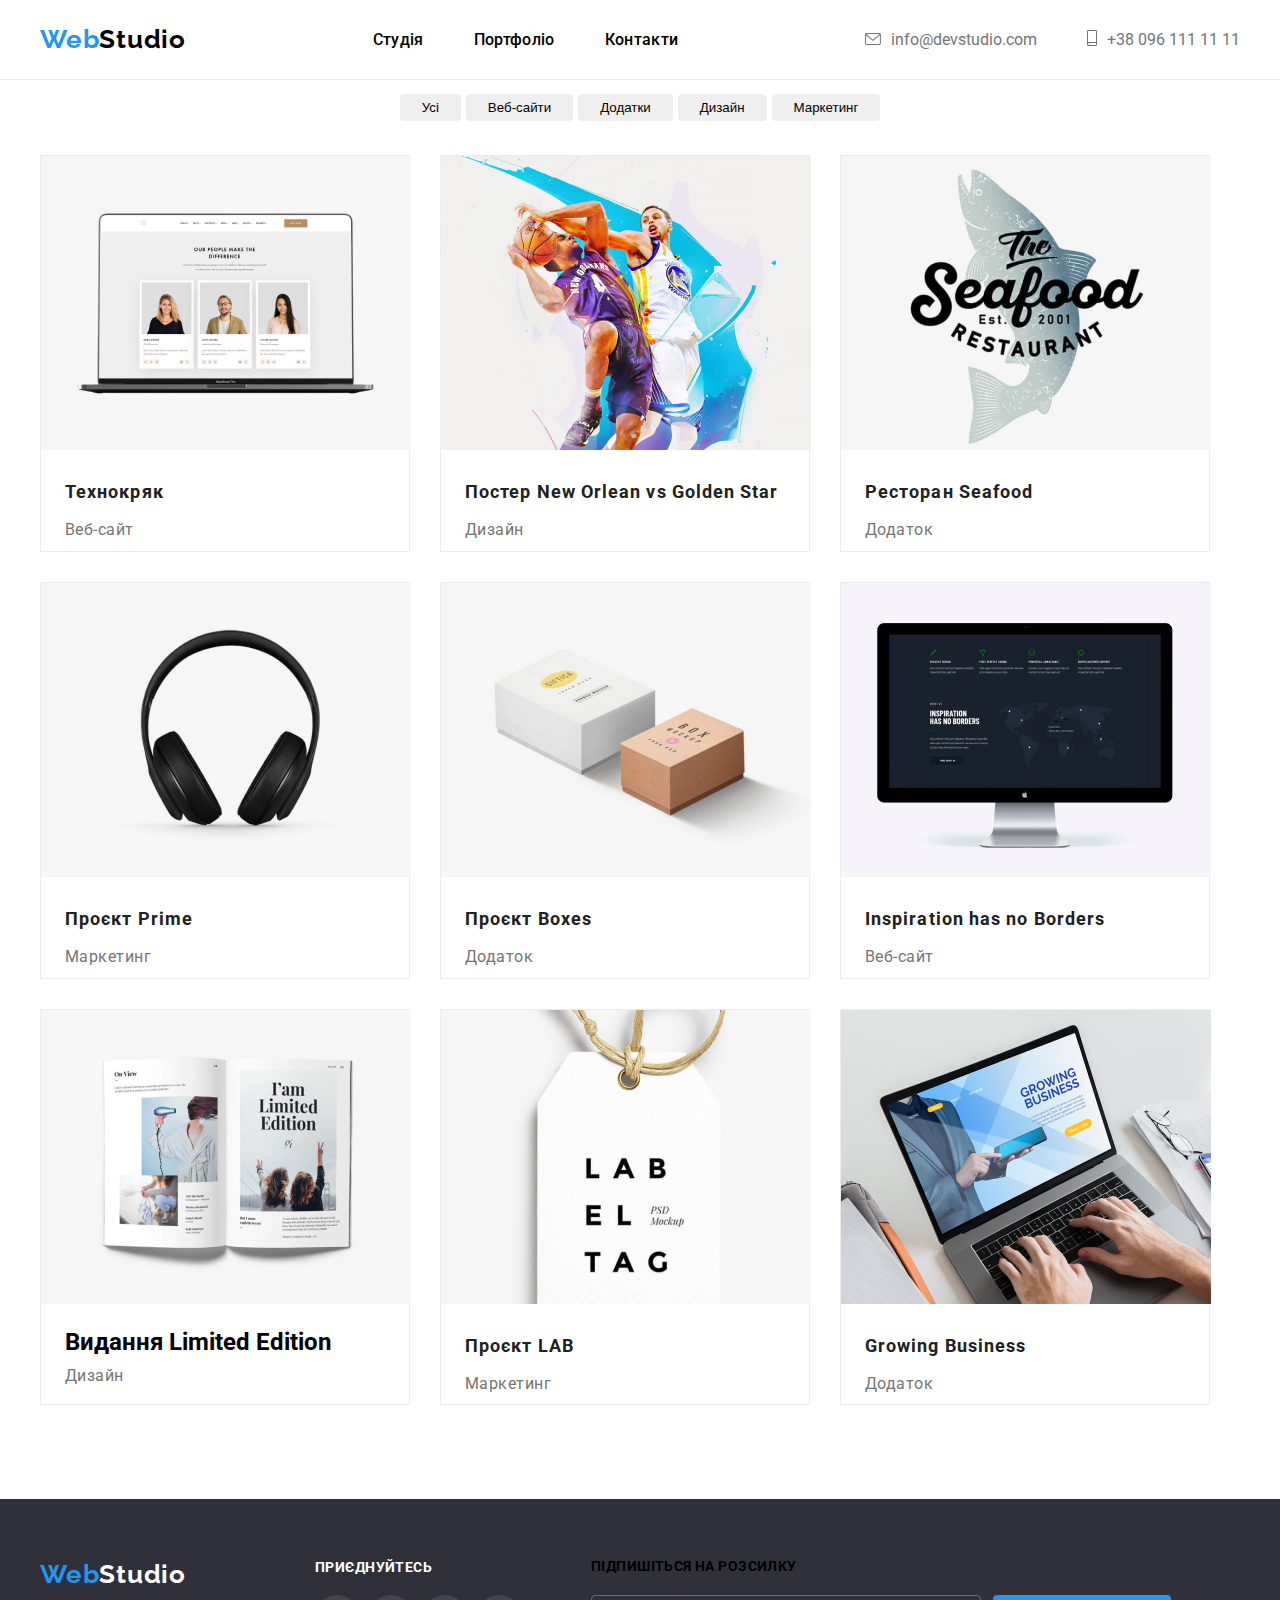
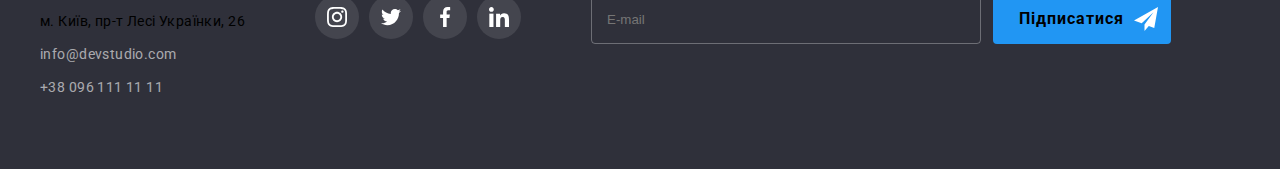
==== portfolio.html @ 71ca3d5e "web2.0" ====
<!DOCTYPE html>
<html lang="en">
    <head>
        <meta charset="UTF-8">
        <meta name="viewport" content="width=device-width, initial-scale=1.0">
        
        <link rel="preconnect" href="https://fonts.googleapis.com">
        <link rel="preconnect" href="https://fonts.gstatic.com" crossorigin>
        <link href="https://fonts.googleapis.com/css2?family=Oleo+Script&family=Raleway:wght@700&family=Roboto:wght@400;700;900&display=swap" rel="stylesheet">

        <link rel="stylesheet" href="./css/reset.css">

        <link rel="stylesheet" href="./css/portfolio.css">

        <title>WebStudio</title>
    </head>
    <body>
        <header id="header" class="header">

     
            <div class="container">
                <div class="header-wrap">
                    <a class="logo">Web<span class="logo-header">Studio</span> </a>
                
                    <nav class="nav">

                        <ul class="nav-list">
                            <li class="nav-list-item"><a class="nav-list-link" href="./index.html">Студія</a></li>
                            <li class="nav-list-item"><a class="nav-list-link" href="./portfolio.html">Портфоліо</a></li>
                            <li class="nav-list-item"><a class="nav-list-link" href="">Контакти</a></li>
                        </ul>

                    </nav>

                        <ul class="contacts-list">
                            <li class="contact-list-item">
                                <a class="contact-list-link" href="">
                                    <svg class="contact-list-svg" width="16" height="12">
                                        <use href="./symbol-defs.svg#icon-email"></use>
                                    </svg>
                                </a>
                                <a class="contact-list-link header-link-mail" href="mailto:info@devstudio.com">info@devstudio.com</a>
                            </li>
                            <li class="contact-list-item">
                                <a class="contact-list-link" href="">
                                    <svg class="contact-list-svg" width="10" height="16">
                                        <use href="./symbol-defs.svg#icon-phone"></use>
                                    </svg>
                                </a>
                                <a class="contact-list-link header-link-number" href="tel:+38 096 111 11 11">+38 096 111 11 11</a>
                            </li>
                        </ul>
                </div>
            </div>
    </header>
        <main>
            <section class="section-portfolio">
                <div class="container">
                <ul class="filters-list">
                    <li class="filter-list-item"><button class="filter-list-btn">Усі</button></li>
                    <li class="filter-list-item"><button class="filter-list-btn">Веб-сайти</button></li>
                    <li class="filter-list-item"><button class="filter-list-btn">Додатки</button></li>
                    <li class="filter-list-item"><button class="filter-list-btn">Дизайн</button></li>
                    <li class="filter-list-item"><button class="filter-list-btn">Маркетинг</button></li>
                </ul>

                <ul class="portfolio-list">
                    <li class="portfolio-list-item">
                        <img class="portfolio-list-img" src="./p-img/img(-2).png" alt="">
                        <div class="portfolio-list-move">
                        <h2 class="portfolio-list-title">Технокряк</h2>
                        <p class="portfolio-list-descript">Веб-сайт</p>
                    </div>
                    </li>

                    <li class="portfolio-list-item">
                        <img class="portfolio-list-img" src="./p-img/img (-1).png" alt="">
                        <div class="portfolio-list-move">
                        <h2 class="portfolio-list-title">Постер New Orlean vs Golden Star</h2>
                        <p class="portfolio-list-descript">Дизайн</p>
                    </div>
                    </li>

                    <li class="portfolio-list-item">
                        <img class="portfolio-list-img" src="./p-img/img (0).png" alt="">
                        <div class="portfolio-list-move">
                        <h2 class="portfolio-list-title">Ресторан Seafood</h2>
                        <p class="portfolio-list-descript">Додаток</p>
                    </div>
                    </li>

                    <li class="portfolio-list-item">
                        <img class="portfolio-list-img" src="./p-img/img (1).png" alt="">
                        <div class="portfolio-list-move">
                        <h2 class="portfolio-list-title">Проєкт Prime</h2>
                        <p class="portfolio-list-descript">Маркетинг</p>
                    </div>
                    </li>

                    <li class="portfolio-list-item">
                        <img class="portfolio-list-img" src="./p-img/img (2).png" alt="">
                        <div class="portfolio-list-move">
                        <h2 class="portfolio-list-title">Проєкт Boxes</h2>
                        <p class="portfolio-list-descript">Додаток</p>
                    </div>
                    </li>

                    <li class="portfolio-list-item">
                        <img class="portfolio-list-img" src="./p-img/img (3).png" alt="">
                        <div class="portfolio-list-move">
                        <h2 class="portfolio-list-title">Inspiration has no Borders</h2>
                        <p class="portfolio-list-descript">Веб-сайт</p>
                    </div>
                    </li>

                    <li class="portfolio-list-item">
                        <img class="portfolio-list-img" src="./p-img/img (4).png" alt="">
                        <div class="portfolio-list-move">
                        <h2 class="portfolio-list-titl">Видання Limited Edition</h2>
                        <p class="portfolio-list-descript">Дизайн</p>
                    </div>
                    </li>

                    <li class="portfolio-list-item">
                        <img class="portfolio-list-img" src="./p-img/img (5).png" alt="">
                        <div class="portfolio-list-move">
                        <h2 class="portfolio-list-title">Проєкт LAB</h2>
                        <p class="portfolio-list-descript">Маркетинг</p>
                    </div>
                    </li>

                    <li class="portfolio-list-item">
                        <img class="portfolio-list-img" src="./p-img/img (6).png" alt="">
                        <div class="portfolio-list-move">
                        <h2 class="portfolio-list-title">Growing Business</h2>
                        <p class="portfolio-list-descript">Додаток</p>
                    </div>
                    </li>
                </ul>
            </div>
            </section>
        </main>

                <!-- інфоомація знизу сайта -->
                <footer class="footer">
                    <div class="container">
                        <div class="footer-wrap">
                            <div class="footer-addres">
                                <a class="logo" href="">Web<span class="logo-footer">Studio</span> </a>
                    
                                <address class="adress">
            
                                <ul class="adress-list">
                                    <li class="adress-list-item"><a class="adress-list-link adress-list-location-link" href="https://www.google.com.ua/maps/place/%D0%B1%D1%83%D0%BB.+%D0%9B%D0%B5%D1%81%D0%B8+%D0%A3%D0%BA%D1%80%D0%B0%D0%B8%D0%BD%D0%BA%D0%B8,+26,+%D0%9A%D0%B8%D0%B5%D0%B2,+02000/@50.4265841,30.5358109,17z/data=!4m6!3m5!1s0x40d4cf0e033ecbe9:0x57a4dffefec77da0!8m2!3d50.4265807!4d30.5383858!16s%2Fg%2F1tctq5jv?hl=ru&entry=ttu" target="_blank">м. Київ, пр-т Лесі Українки, 26</a></li>
                                    <li class="adress-list-item"><a class="adress-list-link" href="mailto:info@devstudio.com">info@devstudio.com</a></li>
                                    <li class="adress-list-item"><a class="adress-list-link" href="tel:+38 096 111 11 11">+38 096 111 11 11</a></li>
                                </ul>
                            </address>
                            </div>
        
                            <div class="join-ico">
                                <h6 class="join-ico-title">приєднуйтесь</h6>
        
                                <ul class="join-list">
                                    <li class="join-list-item">
                                        <a class="join-list-link" href="">
                                            <svg class="join-list-svg" width="20" height="20">
                                                <use href="./symbol-defs.svg#icon-instagram"></use>
                                            </svg>
                                        </a>
                                    </li>
                                    <li class="join-list-item">
                                        <a class="join-list-link" href="">
                                            <svg class="join-list-svg" width="20" height="20">
                                                <use href="./symbol-defs.svg#icon-twitter"></use>
                                            </svg>
                                        </a>
                                    </li>
                                    <li class="join-list-item">
                                        <a class="join-list-link" href="">
                                            <svg class="join-list-svg" width="20" height="20">
                                                <use href="./symbol-defs.svg#icon-facebook"></use>
                                            </svg>
                                        </a>
                                    </li>
                                    <li class="join-list-item">
                                        <a class="join-list-link" href="">
                                            <svg class="join-list-svg" width="20" height="20">
                                                <use href="./symbol-defs.svg#icon-linkedin"></use>
                                            </svg>
                                        </a>
                                    </li>
                                </ul>
                            </div>
                            <div class="footer-form-div">
                                <h6 class="footer-fotm-title">Підпишіться на розсилку</h6>
        
                                <form class="footer-form">
                                    <input class="footer-form-input" type="email" name="user-email" placeholder="E-mail">
                                    <button class="footer-form-btn" type="submit">
                                        Підписатися
                                        <a class="footer-form-link" href="#">
                                            <svg class="footer-form-svg" width="24" height="24">
                                                <use href="./symbol-defs.svg#icon-footer-form-svg"></use>
                                            </svg>
                                        </a>
                                    </button>
                                </form>
        
                            </div>
                        </div>
                    </div>
                </footer>
                <script src="./fixed-header.js"></script>
    </body>
</html>
---- css/portfolio.css ----
:root{
    --black-main-color: rgba(0, 0, 0, 1);
    --blue-main-color: rgba(33, 150, 243, 1);
    --descript-and-header-color: rgba(33, 33, 33, 1);
    --p-number-in-head-color: rgba(117, 117, 117, 1);
    --bg-color: rgba(47, 48, 58, 1);
    --white-main-color: rgba(236, 236, 236, 1);
    --footer-mail-number-color: rgba(255, 255, 255, 0.6);
    --adress-color: rgba(255, 255, 255, 1);
}

.header{
    padding: 24px 0;
    border-bottom: 1px solid var(--white-main-color);
    position: fixed;
  width: 100%;
  top: 0;
  left: 0;
  background-color: white;
    
}

body{
    font-family: Roboto;
    margin: 0 auto;
}

.container{
    padding-left: 15px;
    padding-right: 15px;  
    width: 1200px;
    margin: 0 auto;
  }
  
        /* ico-join */
.join-list{
    display: flex;
    align-items: center;
    gap: 10px;
    color: var(--p-color);
}

.join-list-link{
    width: 44px;
    height: 44px;
    display: flex;
    align-items: center;
    justify-content: center;
    border-radius: 50%;
    color: var(--adress-color);
    background-color: rgba(255, 255, 255, 0.1);
}

.join-list-link:hover{
    background-color: var(--blue-main-color);
}

.join-list-svg{
    fill: currentColor;
}

.logo{
    font-family: Raleway;
    font-size: 26px;
    font-weight: 700;
    line-height: 31px;
    letter-spacing: 0.03em;
    text-align: left;
    text-decoration: none;
    color: var(--blue-main-color);
}
    /* Лого */

.logo-header{
    color: var(--black-main-color);
}

.logo-footer{
    color: var(--adress-color);
}

.header-wrap{
    display: flex;
    justify-content: space-between;
    align-items: center;
}

.nav-list{
    display: flex;
    gap: 50px;
}

.nav-list-item, .nav-list-link, .contacts-list-item{
    font-weight: 500;
    line-height: 1.1;
    letter-spacing: 0.02em;
}

.nav-list-link:hover{
    color: var(--blue-main-color);
}

.contacts-list{
    display: flex;
    gap: 50px;
}

.contact-list-item{
    display: flex;
    align-items: center;
    gap: 10px;
    color: var(--p-number-in-head-color);
}

.contact-list-item:hover{
    color: var(--blue-main-color);
}

.contact-list-svg{
    fill: currentColor;
}

     /* Портфоліо */

     .section-portfolio{
    padding-bottom: 94px;
    }

.portfolio-list-move{
    margin-left: 24px;
    margin-top: 24px;
    margin-bottom: 20px;
}

.filters-list{
    display: flex;
    justify-content: center;
    gap: 5px;
    padding-top: 94px;
    padding-bottom: 34px;
}

.filter-list-btn{
    padding: 6px 22px;
    border-radius: 4px;
}

.filter-list-btn:hover{
    color: var(--adress-color);
    background-color: var(--blue-main-color);

    box-shadow: 0px 2px 2px 0px rgba(0, 0, 0, 0.12), 0px 1px 2px 0px rgba(0, 0, 0, 0.08), 0px 3px 1px 0px rgba(0, 0, 0, 0.1);

}

    /* . */

.portfolio-list{
    display: flex;
    flex-wrap: wrap;
    gap: 30px;
}


.portfolio-list-title{
    font-size: 18px;
    font-weight: 700;
    line-height: 2;
    letter-spacing: 0.06em;
    color: var(--descript-and-header-color);
}

.portfolio-list-descript{
    font-size: 16px;
    font-weight: 400;
    line-height: 1.8px;
    letter-spacing: 0.03em;

    margin-top: 19px;

    color: var(--p-number-in-head-color);
}

.portfolio-list-item{
    width: 368px;
    border: 1px solid var(--white-main-color);
}

.portfolio-list-item:hover{
    box-shadow: 1px 4px 6px 0px rgba(0, 0, 0, 0.16), 0px 4px 4px 0px rgba(0, 0, 0, 0.06), 0px 1px 1px 0px rgba(0, 0, 0, 0.12);

}

    /* Футер */

    .footer{
        background: var(--bg-color);
        padding: 60px 0;
    }

.footer-wrap{
    display: flex;
    gap: 70px;
}

.adress-list{
    margin-top: 20px;
}

.adress-list-link{
    font-size: 14px;
    font-weight: 400;
    line-height: 1.7;
    letter-spacing: 0.03em;
    text-align: left;
    color: var(--footer-mail-number-color);
    text-decoration: none;
}

.adress-list-location-link{
    color: var(--adress-color);
}

.adress-list-item{
    margin-bottom: 9px;
}

.join-ico-title{
    font-size: 14px;
    font-weight: 700;
    line-height: 16px;
    letter-spacing: 0.03em;
    text-transform: uppercase;

    color: var(--adress-color);

    margin-bottom: 20px;
}
.footer-form{
    display: flex;
    gap: 12px;
  }
  
  .footer-form-input{
    background-color: inherit;
    border: 1px solid rgba(255, 255, 255, 0.3);
    border-radius: 4px;
  
    padding: 15px;
  
    width: 358px;
  
    color: var(--adress-hero-color);
  }
  
  .footer-form-input{
    outline: none;
  }
  
  .footer-form-btn{
    font-family: Roboto;
    font-size: 16px;
    font-weight: 700;
    line-height: 1.8;
    letter-spacing: 0.06em;
    text-align: center;
    
    color: var(--adress-hero-color);
    background-color: var(--blue-main-color);
  
    padding: 10px 13px 10px 26px;
  
    display: flex;
    align-items: center;
    gap: 10px;
  
    border-radius: 4px;
  }
  
  .footer-form-link{
    color: var(--adress-hero-color);
  
    width: 24px;
    height: 24px;
  }
  
  .footer-form-svg{
    fill: currentColor;
  }
  .adress{
    margin-top: 20px;
    }
    
    .adress-list-link{
      font-size: 14px;
      font-weight: 400;
      line-height: 1.7;
      letter-spacing: 0.03em;
      text-align: left;
      color: var(--footer-mail-number-color);
      text-decoration: none;
    }
    
    .adress-list-location-link{
      color: var(--adress-hero-color);
    }
    
    .adress-list-item{
      margin-bottom: 9px;
    }
    .footer-fotm-title{
      font-size: 14px;
      font-weight: 700;
      line-height: 1.1;
      letter-spacing: 0.03em;
      text-transform: uppercase;
    
      color: var(--adress-hero-color);
    
      padding-bottom: 20px;
    }
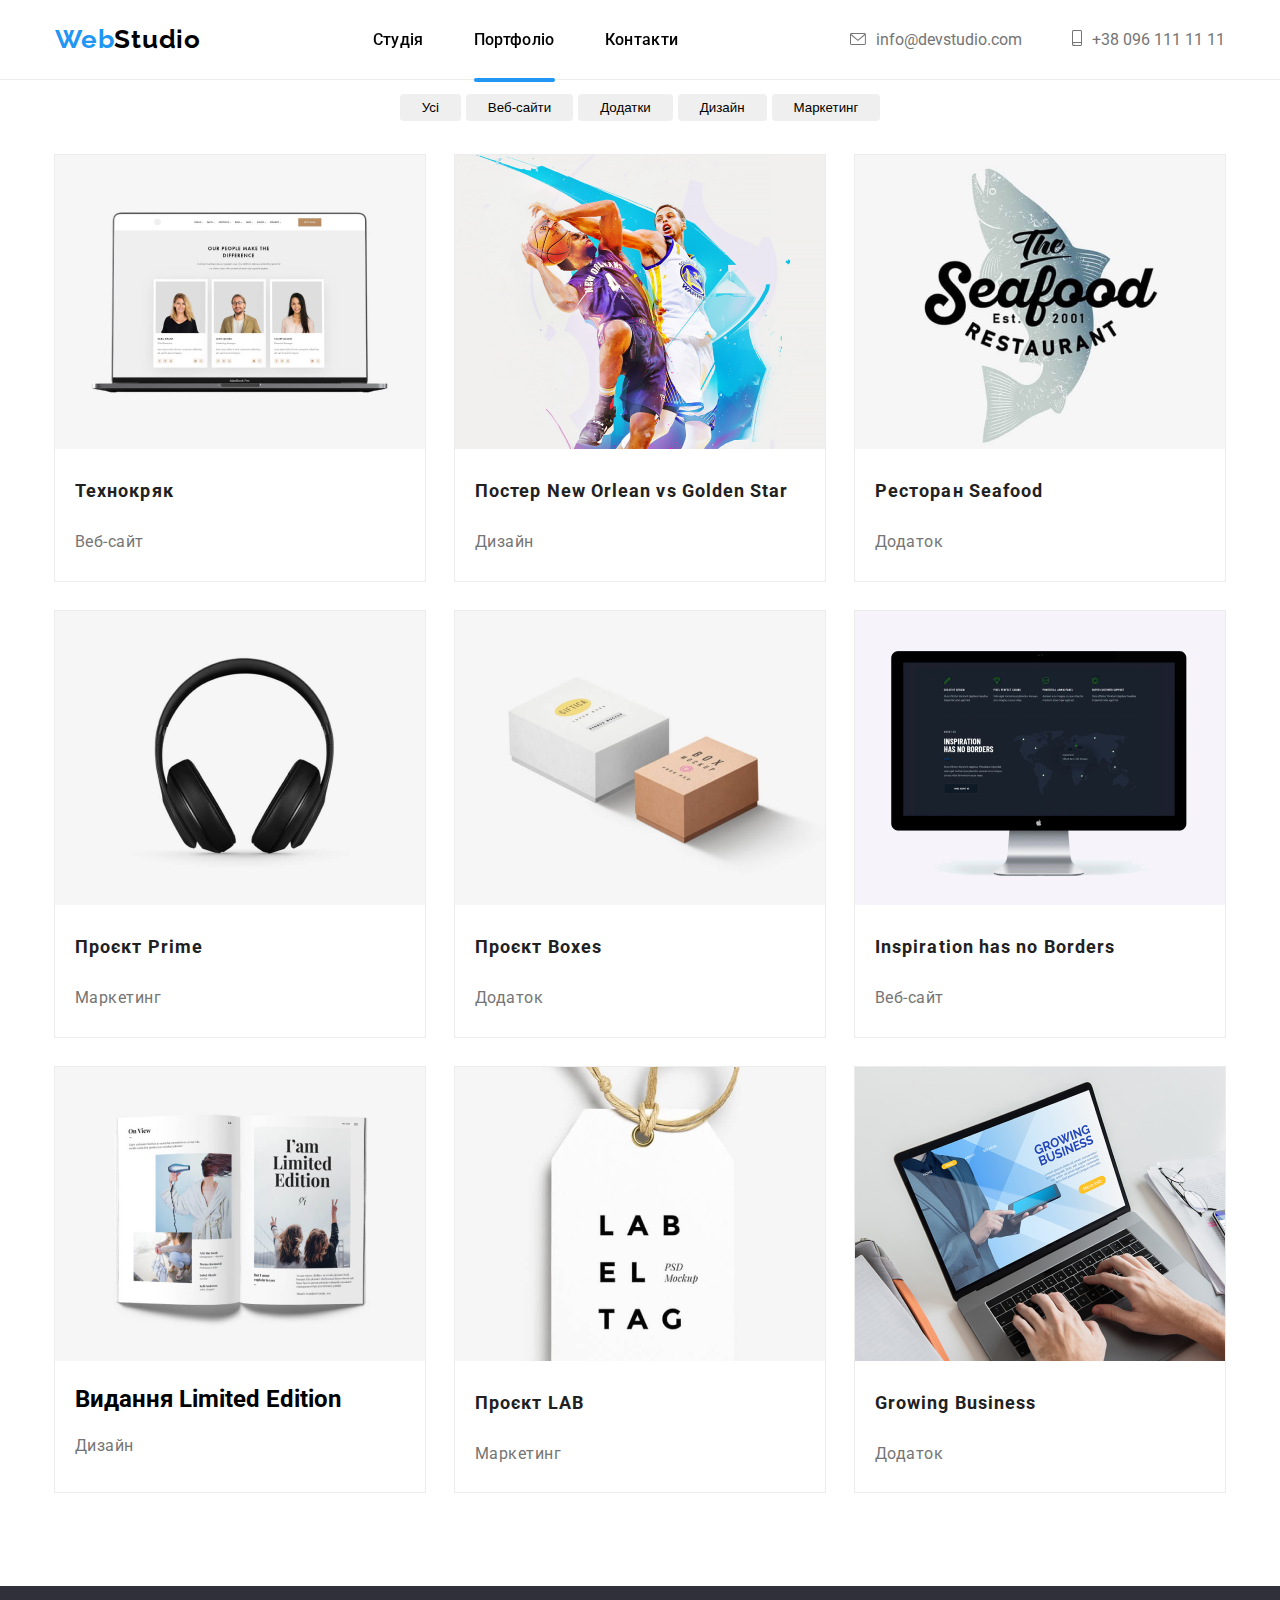
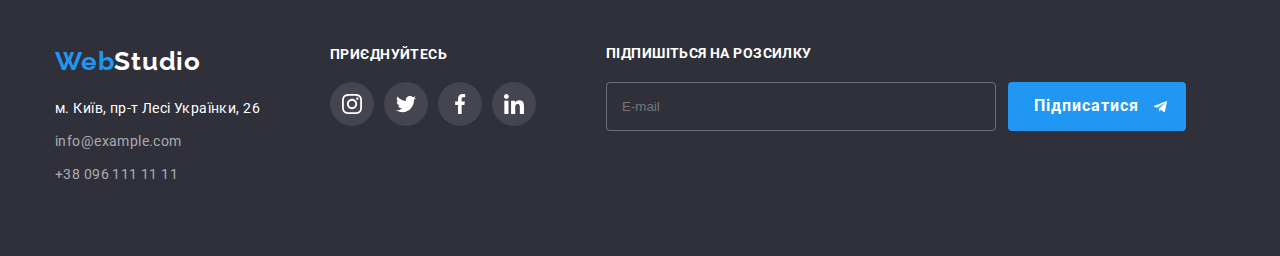
==== commit 9dd9b6f1: "27" ====
--- a/portfolio.html
+++ b/portfolio.html
@@ -12,47 +12,48 @@
 
         <link rel="stylesheet" href="./css/portfolio.css">
 
-        <title>WebStudio</title>
+        <link rel="stylesheet" href="https://cdnjs.cloudflare.com/ajax/libs/animate.css/4.1.1/animate.min.css"/>
+
+        <title>Portfolio</title>
     </head>
-    <body>
+    <body id="body">
         <header id="header" class="header">
-
-     
             <div class="container">
+                <!-- інформація з верху сайта -->
                 <div class="header-wrap">
-                    <a class="logo">Web<span class="logo-header">Studio</span> </a>
+                    <a class="logo" href="./index.html">Web<span class="logo-header">Studio</span> </a>
+
+                <nav class="nav">
+                    <ul class="nav-list">
+                        <li class="nav-list-item"><a class="nav-list-link nav-list-link-first" href="./index.html">Студія</a></li>
+                        <li class="nav-list-item"><a class="nav-list-link nav-list-link-current" href="./portfolio.html">Портфоліо</a></li>
+                        <li class="nav-list-item"><a class="nav-list-link nav-list-link-third" href="">Контакти</a></li>
+                    </ul>
+                </nav>
+
+                <ul class="contacts-list">
+                    <li class="contact-list-item">
+                        <a class="contact-list-link" href="">
+                            <svg class="contact-list-svg" width="16" height="12">
+                                <use href="./symbol-defs.svg#icon-letter-header"></use>
+                            </svg>
+                        </a>
+                        <a class="contact-list-link header-link-mail" href="mailto:info@devstudio.com">info@devstudio.com</a>
+                    </li>
+                    <li class="contact-list-item">
+                        <a class="contact-list-link" href="">
+                            <svg class="contact-list-svg" width="10" height="16">
+                                <use href="./symbol-defs.svg#icon-phone-header"></use>
+                            </svg>
+                        </a>
+                        <a class="contact-list-link header-link-number" href="tel:+38 096 111 11 11">+38 096 111 11 11</a>
+                    </li>
+                </ul>
                 
-                    <nav class="nav">
-
-                        <ul class="nav-list">
-                            <li class="nav-list-item"><a class="nav-list-link" href="./index.html">Студія</a></li>
-                            <li class="nav-list-item"><a class="nav-list-link" href="./portfolio.html">Портфоліо</a></li>
-                            <li class="nav-list-item"><a class="nav-list-link" href="">Контакти</a></li>
-                        </ul>
-
-                    </nav>
-
-                        <ul class="contacts-list">
-                            <li class="contact-list-item">
-                                <a class="contact-list-link" href="">
-                                    <svg class="contact-list-svg" width="16" height="12">
-                                        <use href="./symbol-defs.svg#icon-email"></use>
-                                    </svg>
-                                </a>
-                                <a class="contact-list-link header-link-mail" href="mailto:info@devstudio.com">info@devstudio.com</a>
-                            </li>
-                            <li class="contact-list-item">
-                                <a class="contact-list-link" href="">
-                                    <svg class="contact-list-svg" width="10" height="16">
-                                        <use href="./symbol-defs.svg#icon-phone"></use>
-                                    </svg>
-                                </a>
-                                <a class="contact-list-link header-link-number" href="tel:+38 096 111 11 11">+38 096 111 11 11</a>
-                            </li>
-                        </ul>
-                </div>
             </div>
-    </header>
+        </div>
+        </header>
+
         <main>
             <section class="section-portfolio">
                 <div class="container">
@@ -66,75 +67,120 @@
 
                 <ul class="portfolio-list">
                     <li class="portfolio-list-item">
+                        <a class="portfolio-link" href="">
+                        <div class="img-wrap">
                         <img class="portfolio-list-img" src="./p-img/img(-2).png" alt="">
+                        <p class="portfolio-overlay-desc">Ресурс пропонує комплексні пропозиції з різним рівнем функціоналу та сервісів. Все це дозволить відвідувачу отримати вичерпні відомості про компанію чи приватну особу.</p>
+                        </div>
                         <div class="portfolio-list-move">
                         <h2 class="portfolio-list-title">Технокряк</h2>
                         <p class="portfolio-list-descript">Веб-сайт</p>
                     </div>
-                    </li>
-
-                    <li class="portfolio-list-item">
+                    </a>
+                    </li>
+
+                    <li class="portfolio-list-item">
+                        <a class="portfolio-link" href="">
+                        <div class="img-wrap">
                         <img class="portfolio-list-img" src="./p-img/img (-1).png" alt="">
+                        <p class="portfolio-overlay-desc">Ресурс пропонує комплексні пропозиції з різним рівнем функціоналу та сервісів. Все це дозволить відвідувачу отримати вичерпні відомості про компанію чи приватну особу.</p>
+                        </div>
                         <div class="portfolio-list-move">
                         <h2 class="portfolio-list-title">Постер New Orlean vs Golden Star</h2>
                         <p class="portfolio-list-descript">Дизайн</p>
                     </div>
-                    </li>
-
-                    <li class="portfolio-list-item">
+                    </a>
+                    </li>
+
+                    <li class="portfolio-list-item">
+                        <a class="portfolio-link" href="">
+                        <div class="img-wrap">
                         <img class="portfolio-list-img" src="./p-img/img (0).png" alt="">
+                        <p class="portfolio-overlay-desc">Ресурс пропонує комплексні пропозиції з різним рівнем функціоналу та сервісів. Все це дозволить відвідувачу отримати вичерпні відомості про компанію чи приватну особу.</p>
+                        </div>
                         <div class="portfolio-list-move">
                         <h2 class="portfolio-list-title">Ресторан Seafood</h2>
                         <p class="portfolio-list-descript">Додаток</p>
                     </div>
-                    </li>
-
-                    <li class="portfolio-list-item">
+                    </a>
+                    </li>
+
+                    <li class="portfolio-list-item">
+                        <a class="portfolio-link" href="">
+                        <div class="img-wrap">
                         <img class="portfolio-list-img" src="./p-img/img (1).png" alt="">
+                        <p class="portfolio-overlay-desc">Ресурс пропонує комплексні пропозиції з різним рівнем функціоналу та сервісів. Все це дозволить відвідувачу отримати вичерпні відомості про компанію чи приватну особу.</p>
+                        </div>
                         <div class="portfolio-list-move">
                         <h2 class="portfolio-list-title">Проєкт Prime</h2>
                         <p class="portfolio-list-descript">Маркетинг</p>
                     </div>
-                    </li>
-
-                    <li class="portfolio-list-item">
+                    </a>
+                    </li>
+
+                    <li class="portfolio-list-item">
+                        <a class="portfolio-link" href="">
+                        <div class="img-wrap">
                         <img class="portfolio-list-img" src="./p-img/img (2).png" alt="">
+                        <p class="portfolio-overlay-desc">Ресурс пропонує комплексні пропозиції з різним рівнем функціоналу та сервісів. Все це дозволить відвідувачу отримати вичерпні відомості про компанію чи приватну особу.</p>
+                        </div>
                         <div class="portfolio-list-move">
                         <h2 class="portfolio-list-title">Проєкт Boxes</h2>
                         <p class="portfolio-list-descript">Додаток</p>
                     </div>
-                    </li>
-
-                    <li class="portfolio-list-item">
+                    </a>
+                    </li>
+
+                    <li class="portfolio-list-item">
+                        <a class="portfolio-link" href="">
+                        <div class="img-wrap">
                         <img class="portfolio-list-img" src="./p-img/img (3).png" alt="">
+                        <p class="portfolio-overlay-desc">Ресурс пропонує комплексні пропозиції з різним рівнем функціоналу та сервісів. Все це дозволить відвідувачу отримати вичерпні відомості про компанію чи приватну особу.</p>
+                        </div>
                         <div class="portfolio-list-move">
                         <h2 class="portfolio-list-title">Inspiration has no Borders</h2>
                         <p class="portfolio-list-descript">Веб-сайт</p>
                     </div>
-                    </li>
-
-                    <li class="portfolio-list-item">
+                    </a>
+                    </li>
+
+                    <li class="portfolio-list-item">
+                        <a class="portfolio-link" href="">
+                        <div class="img-wrap">
                         <img class="portfolio-list-img" src="./p-img/img (4).png" alt="">
+                        <p class="portfolio-overlay-desc">Ресурс пропонує комплексні пропозиції з різним рівнем функціоналу та сервісів. Все це дозволить відвідувачу отримати вичерпні відомості про компанію чи приватну особу.</p>
+                        </div>
                         <div class="portfolio-list-move">
                         <h2 class="portfolio-list-titl">Видання Limited Edition</h2>
                         <p class="portfolio-list-descript">Дизайн</p>
                     </div>
-                    </li>
-
-                    <li class="portfolio-list-item">
+                    </a>
+                    </li>
+
+                    <li class="portfolio-list-item">
+                        <a class="portfolio-link" href="">
+                        <div class="img-wrap">
                         <img class="portfolio-list-img" src="./p-img/img (5).png" alt="">
+                        <p class="portfolio-overlay-desc">Ресурс пропонує комплексні пропозиції з різним рівнем функціоналу та сервісів. Все це дозволить відвідувачу отримати вичерпні відомості про компанію чи приватну особу.</p>
+                        </div>
                         <div class="portfolio-list-move">
                         <h2 class="portfolio-list-title">Проєкт LAB</h2>
                         <p class="portfolio-list-descript">Маркетинг</p>
                     </div>
-                    </li>
-
-                    <li class="portfolio-list-item">
+                    </a>
+                    </li>
+
+                    <li class="portfolio-list-item">
+                        <a class="portfolio-link" href="">
+                        <div class="img-wrap">
                         <img class="portfolio-list-img" src="./p-img/img (6).png" alt="">
+                        <p class="portfolio-overlay-desc">Ресурс пропонує комплексні пропозиції з різним рівнем функціоналу та сервісів. Все це дозволить відвідувачу отримати вичерпні відомості про компанію чи приватну особу.</p>
+                        </div>
                         <div class="portfolio-list-move">
                         <h2 class="portfolio-list-title">Growing Business</h2>
                         <p class="portfolio-list-descript">Додаток</p>
                     </div>
+                    </a>
                     </li>
                 </ul>
             </div>
@@ -142,75 +188,79 @@
         </main>
 
                 <!-- інфоомація знизу сайта -->
-                <footer class="footer">
-                    <div class="container">
-                        <div class="footer-wrap">
-                            <div class="footer-addres">
-                                <a class="logo" href="">Web<span class="logo-footer">Studio</span> </a>
-                    
-                                <address class="adress">
+        <footer class="footer">
+            <div class="container">
             
+                <div class="footer-wrap">
+                    <div class="info-wrap">
+                        <a class="logo" href="">Web<span class="logo-footer">Studio</span> </a>
+    
+                        <address class="adress">
+        
                                 <ul class="adress-list">
                                     <li class="adress-list-item"><a class="adress-list-link adress-list-location-link" href="https://www.google.com.ua/maps/place/%D0%B1%D1%83%D0%BB.+%D0%9B%D0%B5%D1%81%D0%B8+%D0%A3%D0%BA%D1%80%D0%B0%D0%B8%D0%BD%D0%BA%D0%B8,+26,+%D0%9A%D0%B8%D0%B5%D0%B2,+02000/@50.4265841,30.5358109,17z/data=!4m6!3m5!1s0x40d4cf0e033ecbe9:0x57a4dffefec77da0!8m2!3d50.4265807!4d30.5383858!16s%2Fg%2F1tctq5jv?hl=ru&entry=ttu" target="_blank">м. Київ, пр-т Лесі Українки, 26</a></li>
-                                    <li class="adress-list-item"><a class="adress-list-link" href="mailto:info@devstudio.com">info@devstudio.com</a></li>
+                                    <li class="adress-list-item"><a class="adress-list-link" href="mailto:info@devstudio.com">info@example.com</a></li>
                                     <li class="adress-list-item"><a class="adress-list-link" href="tel:+38 096 111 11 11">+38 096 111 11 11</a></li>
                                 </ul>
-                            </address>
-                            </div>
+                        </address>
+                    </div>
+    
+                    <div class="join-ico">
+                        <h6 class="join-ico-title">приєднуйтесь</h6>
+    
+                        <ul class="join-list">
+                            <li class="join-list-item">
+                                <a class="join-list-link" href="">
+                                    <svg class="join-list-svg" width="20" height="20">
+                                        <use href="./symbol-defs.svg#icon-instagram-footer-first"></use>
+                                    </svg>
+                                </a>
+                            </li>
+                            <li class="join-list-item">
+                                <a class="join-list-link" href="">
+                                    <svg class="join-list-svg" width="20" height="20">
+                                        <use href="./symbol-defs.svg#icon-twitter-footer-second"></use>
+                                    </svg>
+                                </a>
+                            </li>
+                            <li class="join-list-item">
+                                <a class="join-list-link" href="">
+                                    <svg class="join-list-svg" width="20" height="20">
+                                        <use href="./symbol-defs.svg#icon-facebook-third"></use>
+                                    </svg>
+                                </a>
+                            </li>
+                            <li class="join-list-item">
+                                <a class="join-list-link" href="">
+                                    <svg class="join-list-svg" width="20" height="20">
+                                        <use href="./symbol-defs.svg#icon-linkedin-footer-fourth"></use>
+                                    </svg>
+                                </a>
+                            </li>
+                        </ul>
+                    </div>
+
+                    <div class="footer-form-div">
+                        <h6 class="footer-fotm-title">Підпишіться на розсилку</h6>
+
+                        <form class="footer-form">
+                            <input class="footer-form-input" type="email" name="user-email" placeholder="E-mail">
+                            <button class="footer-form-btn" type="submit">
+                                Підписатися
+                                <a class="footer-form-link" href="#">
+                                    <svg class="footer-form-svg" width="24" height="24">
+                                        <use href="./symbol-defs.svg#icon-Telegram-footer"></use>
+                                    </svg>
+                                </a>
+                            </button>
+                        </form>
+
+                    </div>
+                </div>
+        </div>
+
+        <script href="./fixed.js"></script>
         
-                            <div class="join-ico">
-                                <h6 class="join-ico-title">приєднуйтесь</h6>
-        
-                                <ul class="join-list">
-                                    <li class="join-list-item">
-                                        <a class="join-list-link" href="">
-                                            <svg class="join-list-svg" width="20" height="20">
-                                                <use href="./symbol-defs.svg#icon-instagram"></use>
-                                            </svg>
-                                        </a>
-                                    </li>
-                                    <li class="join-list-item">
-                                        <a class="join-list-link" href="">
-                                            <svg class="join-list-svg" width="20" height="20">
-                                                <use href="./symbol-defs.svg#icon-twitter"></use>
-                                            </svg>
-                                        </a>
-                                    </li>
-                                    <li class="join-list-item">
-                                        <a class="join-list-link" href="">
-                                            <svg class="join-list-svg" width="20" height="20">
-                                                <use href="./symbol-defs.svg#icon-facebook"></use>
-                                            </svg>
-                                        </a>
-                                    </li>
-                                    <li class="join-list-item">
-                                        <a class="join-list-link" href="">
-                                            <svg class="join-list-svg" width="20" height="20">
-                                                <use href="./symbol-defs.svg#icon-linkedin"></use>
-                                            </svg>
-                                        </a>
-                                    </li>
-                                </ul>
-                            </div>
-                            <div class="footer-form-div">
-                                <h6 class="footer-fotm-title">Підпишіться на розсилку</h6>
-        
-                                <form class="footer-form">
-                                    <input class="footer-form-input" type="email" name="user-email" placeholder="E-mail">
-                                    <button class="footer-form-btn" type="submit">
-                                        Підписатися
-                                        <a class="footer-form-link" href="#">
-                                            <svg class="footer-form-svg" width="24" height="24">
-                                                <use href="./symbol-defs.svg#icon-footer-form-svg"></use>
-                                            </svg>
-                                        </a>
-                                    </button>
-                                </form>
-        
-                            </div>
-                        </div>
-                    </div>
-                </footer>
-                <script src="./fixed-header.js"></script>
+    </footer>
     </body>
 </html>--- a/css/portfolio.css
+++ b/css/portfolio.css
@@ -9,15 +9,29 @@
     --adress-color: rgba(255, 255, 255, 1);
 }
 
+@keyframes ani {
+    0% {
+        opacity: 0;
+    }
+    100% {
+        opacity: 1;
+    }
+  }
+
 .header{
+    border-bottom: 1px solid var(--white-main-color);
+
     padding: 24px 0;
-    border-bottom: 1px solid var(--white-main-color);
+
+    background-color: white;
+
     position: fixed;
-  width: 100%;
-  top: 0;
-  left: 0;
-  background-color: white;
-    
+
+    width: 100%;
+
+    top: 0;
+
+    z-index: 1;
 }
 
 body{
@@ -28,7 +42,7 @@
 .container{
     padding-left: 15px;
     padding-right: 15px;  
-    width: 1200px;
+    width: 1170px;
     margin: 0 auto;
   }
   
@@ -49,6 +63,8 @@
     border-radius: 50%;
     color: var(--adress-color);
     background-color: rgba(255, 255, 255, 0.1);
+
+    transition: 250ms cubic-bezier(0.4, 0, 0.2, 1);
 }
 
 .join-list-link:hover{
@@ -66,7 +82,6 @@
     line-height: 31px;
     letter-spacing: 0.03em;
     text-align: left;
-    text-decoration: none;
     color: var(--blue-main-color);
 }
     /* Лого */
@@ -88,18 +103,45 @@
 .nav-list{
     display: flex;
     gap: 50px;
+
+    position: relative;
+}
+
+.nav-list-link{
+    position: relative;
 }
 
 .nav-list-item, .nav-list-link, .contacts-list-item{
     font-weight: 500;
     line-height: 1.1;
     letter-spacing: 0.02em;
+
+    transition: color 0.5s ease;
 }
 
 .nav-list-link:hover{
     color: var(--blue-main-color);
 }
 
+.nav-list-link-current::before{
+    content: "";
+    position: absolute;
+    bottom: 0;
+    left:0;
+    width: 100%;
+    height: 4px;
+    border-radius: 2px;
+    background-color: rgba(33, 150, 243, 1);
+    margin-bottom: -33px;
+
+    animation-name: ani;
+    animation-duration: 3s;
+}
+
+/* .nav-list-link-current:hover::before{
+    transform: translateY(0);
+} */
+
 .contacts-list{
     display: flex;
     gap: 50px;
@@ -110,6 +152,8 @@
     align-items: center;
     gap: 10px;
     color: var(--p-number-in-head-color);
+
+    transition: color 0.5s ease;
 }
 
 .contact-list-item:hover{
@@ -126,11 +170,6 @@
     padding-bottom: 94px;
     }
 
-.portfolio-list-move{
-    margin-left: 24px;
-    margin-top: 24px;
-    margin-bottom: 20px;
-}
 
 .filters-list{
     display: flex;
@@ -161,6 +200,9 @@
     gap: 30px;
 }
 
+.portfolio-list-move{
+    padding: 24px 20px;
+}
 
 .portfolio-list-title{
     font-size: 18px;
@@ -173,7 +215,7 @@
 .portfolio-list-descript{
     font-size: 16px;
     font-weight: 400;
-    line-height: 1.8px;
+    line-height: 1.8;
     letter-spacing: 0.03em;
 
     margin-top: 19px;
@@ -182,8 +224,44 @@
 }
 
 .portfolio-list-item{
-    width: 368px;
-    border: 1px solid var(--white-main-color);
+    outline: 1px solid var(--white-main-color);
+    box-sizing: content-box;
+
+    position: relative;
+}
+
+.img-wrap{
+    position: relative;
+    overflow: hidden;
+}
+
+.portfolio-overlay-desc{
+    position: absolute;
+
+    top: 0;
+
+    padding-left:24px;
+    padding-right:24px;
+    padding-top: 63px;
+
+    max-width: 322px;
+
+    font-size: 18px;
+    font-weight: 400;
+    line-height: 28px;
+    letter-spacing: 0.03em;
+
+    color: var(--adress-color);
+
+    background-color: rgba(33, 150, 243, 0.9);
+    height: 231px;
+
+    transform: translateY(100%);
+    transition: 250ms cubic-bezier(0.4, 0, 0.2, 1);
+}
+
+.portfolio-link:hover .portfolio-overlay-desc{
+    transform: translateY(0);
 }
 
 .portfolio-list-item:hover{
@@ -236,28 +314,41 @@
 
     margin-bottom: 20px;
 }
+
+.footer-fotm-title{
+    font-size: 14px;
+    font-weight: 700;
+    line-height: 1.1;
+    letter-spacing: 0.03em;
+    text-transform: uppercase;
+
+    color: var(--adress-color);
+
+    padding-bottom: 20px;
+}
+
 .footer-form{
     display: flex;
     gap: 12px;
-  }
-  
-  .footer-form-input{
+}
+
+.footer-form-input{
     background-color: inherit;
     border: 1px solid rgba(255, 255, 255, 0.3);
     border-radius: 4px;
-  
+
     padding: 15px;
-  
+
     width: 358px;
-  
-    color: var(--adress-hero-color);
-  }
-  
-  .footer-form-input{
+
+    color: var(--adress-color);
+}
+
+.footer-form-input{
     outline: none;
-  }
-  
-  .footer-form-btn{
+}
+
+.footer-form-btn{
     font-family: Roboto;
     font-size: 16px;
     font-weight: 700;
@@ -265,57 +356,25 @@
     letter-spacing: 0.06em;
     text-align: center;
     
-    color: var(--adress-hero-color);
+    color: var(--adress-color);
     background-color: var(--blue-main-color);
-  
+
     padding: 10px 13px 10px 26px;
-  
+
     display: flex;
     align-items: center;
     gap: 10px;
-  
+
     border-radius: 4px;
-  }
-  
-  .footer-form-link{
-    color: var(--adress-hero-color);
-  
+}
+
+.footer-form-link{
+    color: var(--adress-color);
+
     width: 24px;
     height: 24px;
-  }
-  
-  .footer-form-svg{
+}
+
+.footer-form-svg{
     fill: currentColor;
-  }
-  .adress{
-    margin-top: 20px;
-    }
-    
-    .adress-list-link{
-      font-size: 14px;
-      font-weight: 400;
-      line-height: 1.7;
-      letter-spacing: 0.03em;
-      text-align: left;
-      color: var(--footer-mail-number-color);
-      text-decoration: none;
-    }
-    
-    .adress-list-location-link{
-      color: var(--adress-hero-color);
-    }
-    
-    .adress-list-item{
-      margin-bottom: 9px;
-    }
-    .footer-fotm-title{
-      font-size: 14px;
-      font-weight: 700;
-      line-height: 1.1;
-      letter-spacing: 0.03em;
-      text-transform: uppercase;
-    
-      color: var(--adress-hero-color);
-    
-      padding-bottom: 20px;
-    }+}